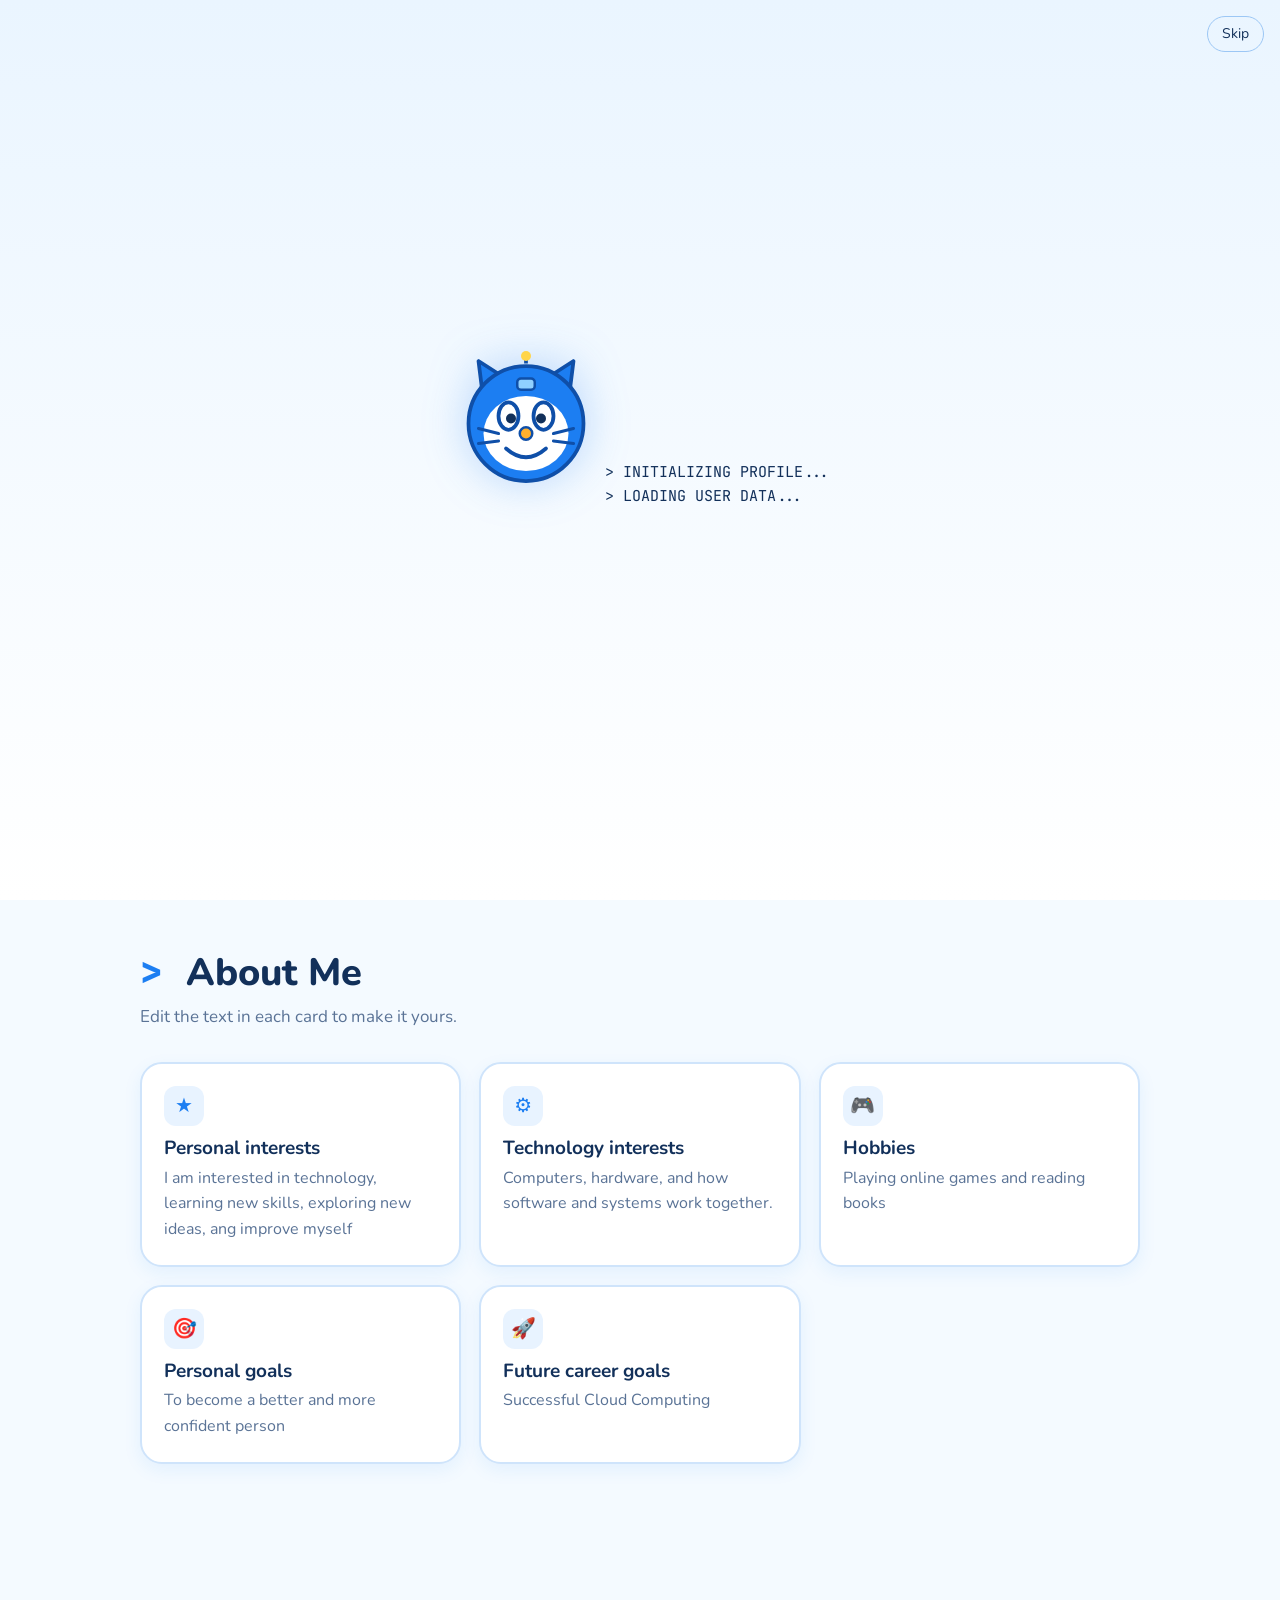
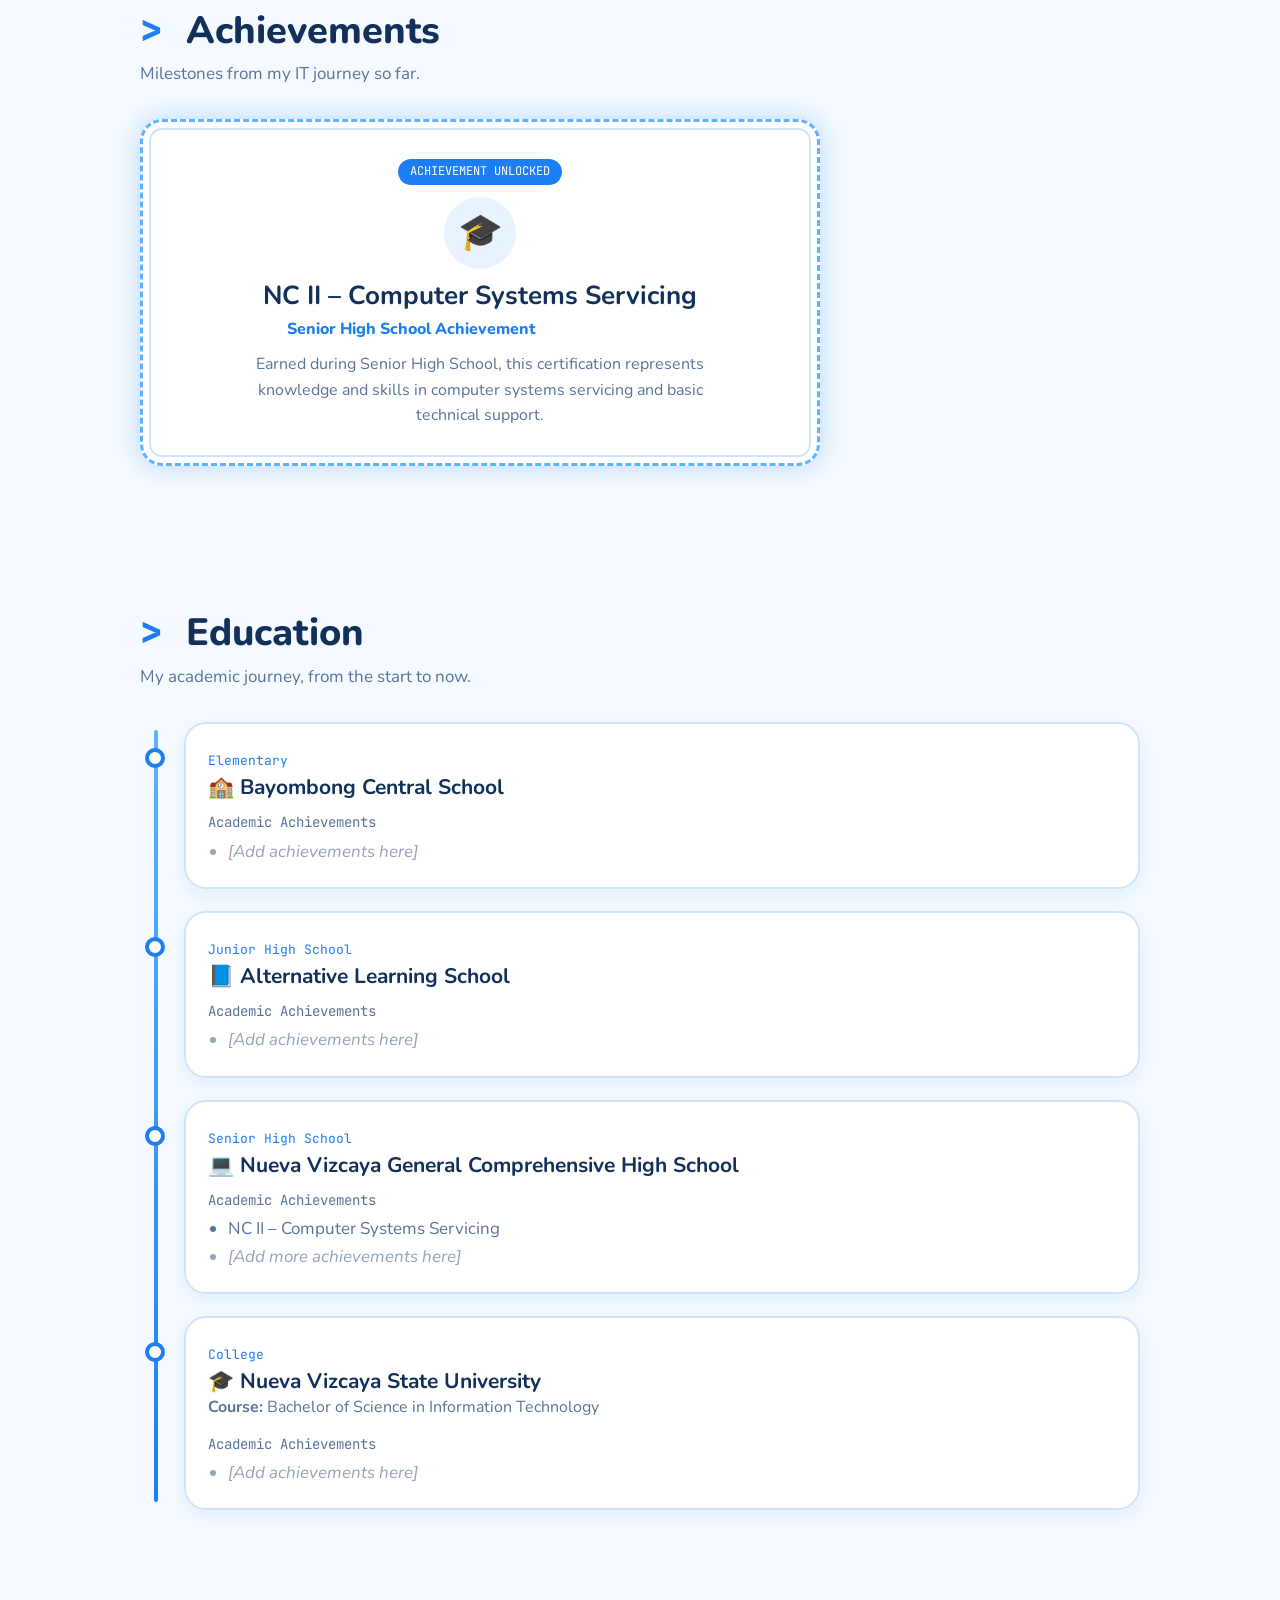
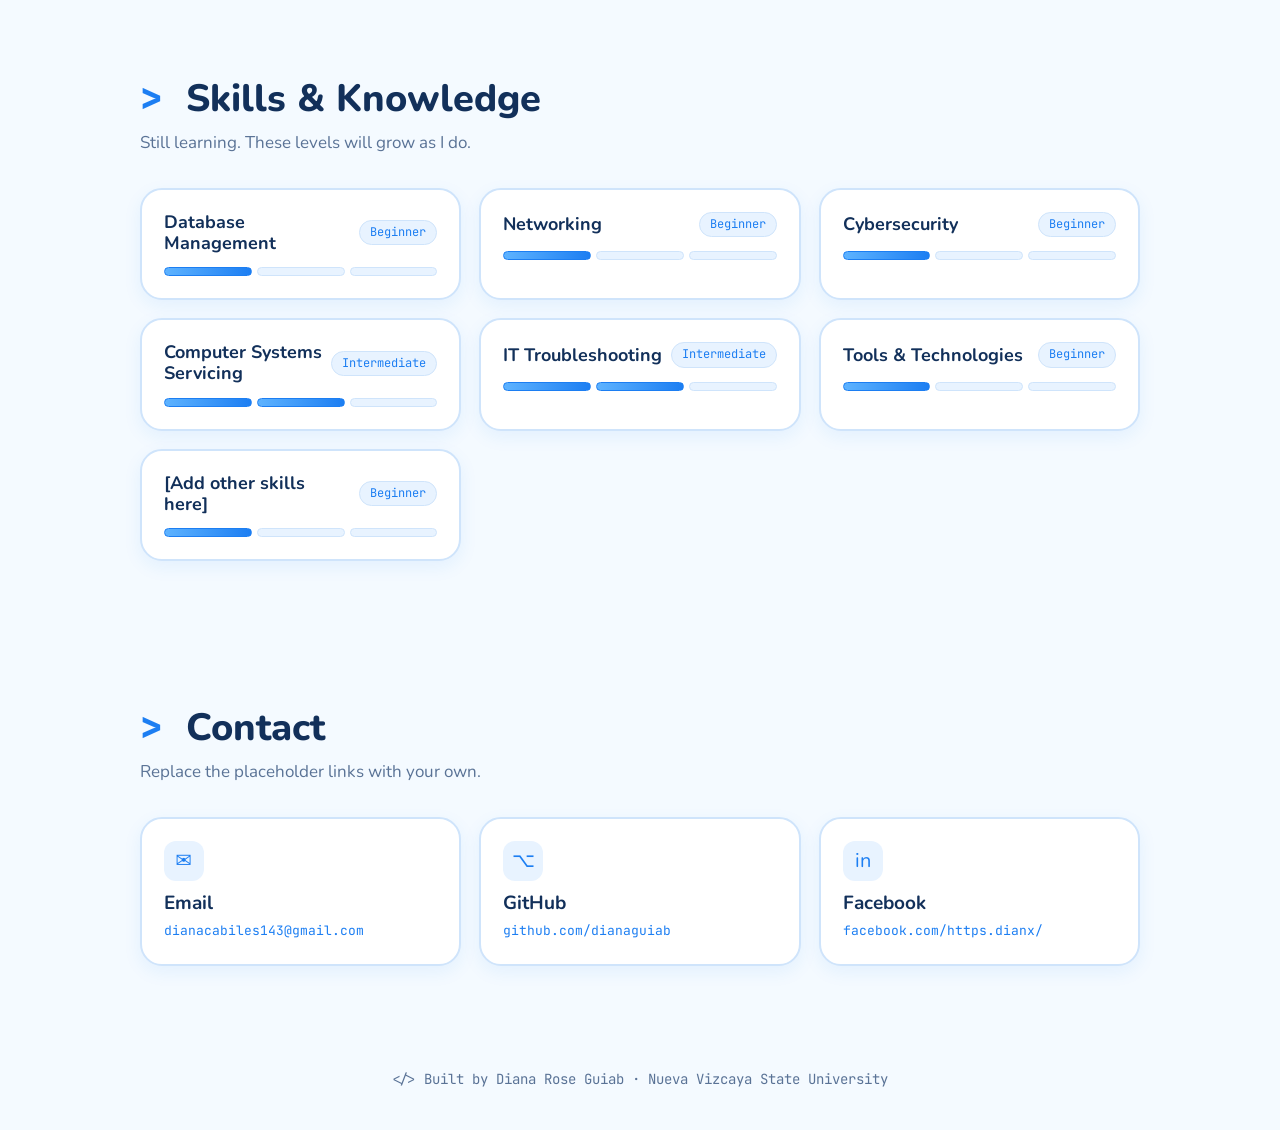
==== index.html @ 3392bc70 "Update index.html" ====
<!DOCTYPE html>
<html lang="en">
<head>
<meta charset="utf-8">
<meta name="viewport" content="width=device-width, initial-scale=1, viewport-fit=cover">
<title>Diana Rose Guian | IT Student Portfolio</title>
<link href="https://fonts.googleapis.com/css2?family=Nunito:wght@400;600;800&family=JetBrains+Mono:wght@400;700&display=swap" rel="stylesheet">
<link rel="stylesheet" href="style.css">
</head>
<body>

<!-- ===== OPENING SCREEN ===== -->
<div id="intro">
  <button id="skip" type="button">Skip</button>
  <div>
    <svg viewBox="0 0 120 120" aria-label="Robot cat logo">
      <path d="M26 40 L22 8 L50 26Z M94 40 L98 8 L70 26Z" fill="#1c7ef2" stroke="#0f4fa8" stroke-width="3" stroke-linejoin="round"/>
      <line x1="60" y1="10" x2="60" y2="2" stroke="#0f4fa8" stroke-width="3"/><circle cx="60" cy="4" r="4" fill="#ffd54a"/>
      <circle cx="60" cy="58" r="46" fill="#1c7ef2" stroke="#0f4fa8" stroke-width="3"/>
      <ellipse cx="60" cy="66" rx="34" ry="30" fill="#fff"/>
      <rect x="53" y="22" width="14" height="9" rx="3" fill="#8fd0ff" stroke="#0f4fa8" stroke-width="2"/>
      <ellipse cx="46" cy="52" rx="8" ry="11" fill="#fff" stroke="#0f4fa8" stroke-width="3"/><ellipse cx="74" cy="52" rx="8" ry="11" fill="#fff" stroke="#0f4fa8" stroke-width="3"/>
      <circle cx="48" cy="54" r="4" fill="#12305a"/><circle cx="72" cy="54" r="4" fill="#12305a"/>
      <circle cx="60" cy="66" r="5" fill="#ffb02e" stroke="#0f4fa8" stroke-width="2"/>
      <path d="M44 78 Q60 92 76 78" fill="none" stroke="#0f4fa8" stroke-width="3" stroke-linecap="round"/>
      <path d="M22 62 L38 66 M22 74 L38 72 M98 62 L82 66 M98 74 L82 72" stroke="#0f4fa8" stroke-width="2.5" stroke-linecap="round"/>
    </svg>
    <div id="boot" class="mono" aria-live="polite"></div>
  </div>
</div>

<!-- ===== NAV ===== -->
<nav>
  <div class="nav-in">
    <a class="brand" href="#home"><svg viewBox="0 0 120 120"><circle cx="60" cy="60" r="50" fill="#1c7ef2"/><ellipse cx="60" cy="68" rx="34" ry="28" fill="#fff"/><circle cx="46" cy="54" r="6" fill="#12305a"/><circle cx="74" cy="54" r="6" fill="#12305a"/><circle cx="60" cy="68" r="5" fill="#ffb02e"/></svg>drg.dev</a>
    <button id="burger" type="button" aria-label="Menu" aria-expanded="false">☰</button>
    <ul class="links" id="links">
      <li><a href="#home">Home</a></li><li><a href="#about">About Me</a></li><li><a href="#achievements">Achievements</a></li>
      <li><a href="#education">Education</a></li><li><a href="#skills">Skills</a></li><li><a href="#contact">Contact</a></li>
    </ul>
  </div>
</nav>

<main>
<!-- ===== HOME ===== -->
<section id="home">
  <div>
    <p class="tag mono">&gt; Welcome to my digital profile<span class="cursor"></span></p>
    <h1>Hello! I'm Diana Rose Guiab </h1>
    <p class="intro">An aspiring Information Technology professional who enjoys learning about technology, computers, and cybersecurity while continuously developing new skills.</p>
    <div class="facts">
      <div><b>name</b>Diana Rose Guiab</div>
      <div><b>age</b>28</div>
      <div><b>school</b>Nueva Vizcaya State University</div>
      <div><b>course</b>Bachelor of Science in Information Technology</div>
    </div>
    <a class="btn" href="#achievements">See my achievements</a><a class="btn alt" href="#contact">Get in touch</a>
  </div>
  <!-- To use your photo: set src below, e.g. <img src="me.jpg"> and remove the span -->
  <div class="pic" id="pic"><img id="picimg" alt="Photo of Diana Rose Guiab"><span id="picph">&lt;/&gt;<br>Your photo goes here</span></div>
</section>

<!-- ===== ABOUT ===== -->
<section id="about">
  <h2>About Me</h2><p class="sub">Edit the text in each card to make it yours.</p>
  <div class="grid">
    <div class="card"><div class="ico">★</div><h3>Personal interests</h3><p>I am interested in technology, learning new skills, exploring new ideas, ang improve myself</p></div>
    <div class="card"><div class="ico">⚙</div><h3>Technology interests</h3><p>Computers, hardware, and how software and systems work together.</p></div>
    <div class="card"><div class="ico">🎮</div><h3>Hobbies</h3><p>Playing online games and reading books</p></div>
    <div class="card"><div class="ico">🎯</div><h3>Personal goals</h3><p>To become a better and more confident person</p></div>
    <div class="card"><div class="ico">🚀</div><h3>Future career goals</h3><p>Successful Cloud Computing</p></div>
  </div>
</section>

<!-- ===== ACHIEVEMENTS ===== -->
<section id="achievements">
  <h2>Achievements</h2><p class="sub">Milestones from my IT journey so far.</p>
  <div class="card cert">
    <span class="unlock mono">ACHIEVEMENT UNLOCKED</span>
    <div class="ico">🎓</div>
    <h3>NC II – Computer Systems Servicing</h3>
    <p class="lvl">Senior High School Achievement</p>
    <p>Earned during Senior High School, this certification represents knowledge and skills in computer systems servicing and basic technical support.</p>
  </div>
</section>

<!-- ===== EDUCATION ===== -->
<section id="education">
  <h2>Education</h2><p class="sub">My academic journey, from the start to now.</p>
  <div class="tl">
    <div class="step"><span class="dot"></span><div class="card">
      <span class="lv mono">Elementary</span><h3><span class="em">🏫</span> Bayombong Central School</h3>
      <h4>Academic Achievements</h4><ul><li class="todo">[Add achievements here]</li></ul></div></div>
    <div class="step"><span class="dot"></span><div class="card">
      <span class="lv mono">Junior High School</span><h3><span class="em">📘</span> Alternative Learning School</h3>
      <h4>Academic Achievements</h4><ul><li class="todo">[Add achievements here]</li></ul></div></div>
    <div class="step"><span class="dot"></span><div class="card">
      <span class="lv mono">Senior High School</span><h3><span class="em">💻</span> Nueva Vizcaya General Comprehensive High School</h3>
      <h4>Academic Achievements</h4><ul><li>NC II – Computer Systems Servicing</li><li class="todo">[Add more achievements here]</li></ul></div></div>
    <div class="step"><span class="dot"></span><div class="card">
      <span class="lv mono">College</span><h3><span class="em">🎓</span> Nueva Vizcaya State University</h3>
      <p><b>Course:</b> Bachelor of Science in Information Technology</p>
      <h4>Academic Achievements</h4><ul><li class="todo">[Add achievements here]</li></ul></div></div>
  </div>
</section>

<!-- ===== SKILLS ===== -->
<!-- Change a skill level by editing data-level (1 = Beginner, 2 = Intermediate, 3 = Advanced) -->
<section id="skills">
  <h2>Skills &amp; Knowledge</h2><p class="sub">Still learning. These levels will grow as I do.</p>
  <div class="grid" id="skillgrid">
    <div class="card skill" data-name="Database Management" data-level="1"></div>
    <div class="card skill" data-name="Networking" data-level="1"></div>
    <div class="card skill" data-name="Cybersecurity" data-level="1"></div>
    <div class="card skill" data-name="Computer Systems Servicing" data-level="2"></div>
    <div class="card skill" data-name="IT Troubleshooting" data-level="2"></div>
    <div class="card skill" data-name="Tools &amp; Technologies" data-level="1"></div>
    <div class="card skill" data-name="[Add other skills here]" data-level="1"></div>
  </div>
</section>

<!-- ===== CONTACT ===== -->
<section id="contact" class="contact">
  <h2>Contact</h2><p class="sub">Replace the placeholder links with your own.</p>
  <div class="grid">
    <a class="card" href="dianacabiles143@gmail.com"><div class="ico">✉</div><h3>Email</h3><b>dianacabiles143@gmail.com</b></a>
    <a class="card" href="https://github.com/dianaguiab" target="dianaguiab" rel="noopener"><div class="ico">⌥</div><h3>GitHub</h3><b>github.com/dianaguiab</b></a>
    <a class="card" href="facebook.com/https.dianx/"><div class="ico">in</div><h3>Facebook</h3><b>facebook.com/https.dianx/</b></a>
  </div>
</section>
</main>
<footer class="mono">&lt;/&gt; Built by Diana Rose Guiab · Nueva Vizcaya State University</footer>

<script src="script.js"></script>
</body>
</html>
---- style.css ----
:root{--bg:#f4faff;--card:#fff;--ink:#12305a;--mute:#5a7396;--blue:#1c7ef2;--blue2:#5eb3ff;--line:#cfe4fb;--glow:rgba(28,126,242,.28);--tint:#e8f3ff;
box-sizing:border-box;padding-top:env(safe-area-inset-top,0px);padding-bottom:env(safe-area-inset-bottom,0px)}
@media (prefers-color-scheme:dark){:root:not([data-theme="light"]){--bg:#0d1b30;--card:#14284a;--ink:#e6f1ff;--mute:#9bb6dc;--line:#2a4a7a;--tint:#183257;--glow:rgba(94,179,255,.35)}}
:root[data-theme="dark"]{--bg:#0d1b30;--card:#14284a;--ink:#e6f1ff;--mute:#9bb6dc;--line:#2a4a7a;--tint:#183257;--glow:rgba(94,179,255,.35)}
*{box-sizing:border-box}
html{scroll-behavior:smooth;scroll-padding-top:calc(80px + env(safe-area-inset-top,0px));height:100%}
body{margin:0;background:var(--bg);color:var(--ink);font:400 17px/1.6 Nunito,system-ui,sans-serif;min-height:100%}
.mono{font-family:'JetBrains Mono',ui-monospace,monospace}
h1,h2,h3{line-height:1.15;margin:0}
section{max-width:1040px;margin:0 auto;padding:72px 20px}
h2{font-size:clamp(28px,4vw,38px);font-weight:800;margin-bottom:8px}
h2::before{content:"> ";color:var(--blue);font-family:'JetBrains Mono',monospace}
.sub{color:var(--mute);margin:0 0 32px}
.card{background:var(--card);border:2px solid var(--line);border-radius:22px;padding:22px;box-shadow:0 6px 18px rgba(28,126,242,.08);transition:transform .25s,border-color .25s,box-shadow .25s,background .25s}
.card:hover{transform:translateY(-5px);border-color:var(--blue);box-shadow:0 12px 28px var(--glow);background:linear-gradient(var(--card),var(--tint))}
.ico{width:40px;height:40px;border-radius:12px;background:var(--tint);color:var(--blue);display:grid;place-items:center;font-size:20px;transition:transform .25s}
.card:hover .ico{transform:scale(1.15) rotate(-4deg)}
/* intro */
#intro{position:fixed;inset:0;z-index:100;background:linear-gradient(#eaf5ff,#fff);display:grid;place-items:center;text-align:center;clip-path:circle(150% at 50% 50%);transition:clip-path .9s ease-in-out}
#intro.done{clip-path:circle(0% at 50% 50%);pointer-events:none}
#intro svg{width:150px;height:150px;filter:drop-shadow(0 0 22px var(--glow));animation:float 1.8s ease-in-out infinite}
@keyframes float{50%{transform:translateY(-14px)}}
#boot{margin-top:18px;min-height:90px;color:#12305a;font-size:15px;text-align:left;display:inline-block}
#boot div::after{content:"";}
.cursor{display:inline-block;width:9px;height:16px;background:var(--blue);vertical-align:-2px;animation:blink 1s steps(2) infinite}
@keyframes blink{50%{opacity:0}}
#skip{position:absolute;right:16px;top:calc(16px + env(safe-area-inset-top,0px));background:none;border:1px solid #9cc7f5;color:#12305a;border-radius:99px;padding:6px 14px;cursor:pointer;font:inherit;font-size:14px}
/* nav */
nav{position:fixed;top:0;left:0;right:0;z-index:50;padding-top:env(safe-area-inset-top,0px);background:color-mix(in srgb,var(--bg) 88%,transparent);backdrop-filter:blur(10px);border-bottom:2px solid var(--line)}
.nav-in{max-width:1040px;margin:0 auto;display:flex;align-items:center;justify-content:space-between;padding:10px 20px}
.brand{font-weight:800;color:var(--blue);text-decoration:none;display:flex;gap:8px;align-items:center}
.brand svg{width:30px;height:30px}
.links{display:flex;gap:6px;list-style:none;margin:0;padding:0}
.links a{display:block;padding:6px 14px;border-radius:99px;color:var(--ink);text-decoration:none;font-weight:600;font-size:15px;border:2px solid transparent;position:relative;transition:color .2s,border-color .2s,background .2s}
.links a:hover,.links a.on{color:var(--blue);border-color:var(--line);background:var(--tint)}
#burger{display:none;background:var(--tint);border:2px solid var(--line);border-radius:12px;padding:6px 12px;font-size:20px;color:var(--blue);cursor:pointer}
@media(max-width:760px){#burger{display:block}.links{position:absolute;top:100%;left:12px;right:12px;flex-direction:column;background:var(--card);border:2px solid var(--line);border-radius:18px;padding:10px;display:none}.links.open{display:flex}}
/* hero */
#home{padding-top:130px;display:grid;grid-template-columns:1.3fr 1fr;gap:40px;align-items:center}
@media(max-width:800px){#home{grid-template-columns:1fr;text-align:center}.facts{justify-items:stretch;text-align:left}}
.tag{color:var(--blue);font-size:15px;margin:0 0 10px}
h1{font-size:clamp(36px,6vw,58px);font-weight:800}
.intro{color:var(--mute);margin:16px 0 22px;max-width:52ch}
@media(max-width:800px){.intro{margin-inline:auto}}
.facts{display:grid;gap:10px;margin-bottom:24px}
.facts div{background:var(--card);border:2px solid var(--line);border-radius:14px;padding:8px 14px;transition:.25s}
.facts div:hover{border-color:var(--blue);transform:translateX(5px);box-shadow:0 6px 16px var(--glow)}
.facts b{color:var(--blue);font-family:'JetBrains Mono',monospace;font-size:13px;display:block}
.btn{display:inline-block;background:var(--blue);color:#fff;text-decoration:none;font-weight:800;padding:12px 24px;border-radius:99px;border:2px solid var(--blue);transition:.25s;margin:4px}
.btn:hover{transform:translateY(-3px);box-shadow:0 8px 22px var(--glow);background:#0f69d6}
.btn.alt{background:transparent;color:var(--blue)}
.btn.alt:hover{background:var(--tint)}
.pic{position:relative;width:min(300px,80%);aspect-ratio:1;margin:auto;border-radius:50%;border:4px solid var(--blue);background:var(--tint);display:grid;place-items:center;box-shadow:0 0 0 12px var(--tint),0 0 40px var(--glow);transition:transform .3s;overflow:hidden}
.pic:hover{transform:scale(1.04)}
.pic img{width:100%;height:100%;object-fit:cover;display:none}
.pic span{color:var(--mute);font-size:14px;text-align:center;padding:20px}
/* about */
.grid{display:grid;grid-template-columns:repeat(auto-fit,minmax(290px,1fr));gap:18px}
.card h3{font-size:19px;margin:12px 0 6px}
.card p{margin:0;color:var(--mute);font-size:16px}
/* achievements */
.cert{max-width:680px;position:relative;text-align:center;padding:34px 28px;border-style:dashed;border-width:3px;border-color:var(--blue2);box-shadow:0 0 24px var(--glow),inset 0 0 0 6px var(--card),inset 0 0 0 8px var(--line)}
.cert:hover{border-color:var(--blue);box-shadow:0 16px 44px var(--glow),inset 0 0 0 6px var(--card),inset 0 0 0 8px var(--blue2)}
.cert .ico{width:72px;height:72px;font-size:36px;margin:0 auto 12px;border-radius:50%}
.unlock{display:inline-block;background:var(--blue);color:#fff;font-size:12px;padding:3px 12px;border-radius:99px;margin-bottom:12px}
.cert h3{font-size:26px}
.cert .lvl{color:var(--blue);font-weight:800;margin:4px 0 10px}
.cert p{margin:0 auto;max-width:48ch}
/* timeline */
.tl{position:relative;padding-left:44px}
.tl::before{content:"";position:absolute;left:14px;top:8px;bottom:8px;width:4px;border-radius:4px;background:linear-gradient(var(--blue2),var(--blue))}
.step{position:relative;margin-bottom:22px}
.dot{position:absolute;left:-39px;top:26px;width:20px;height:20px;border-radius:50%;background:var(--card);border:4px solid var(--blue);transition:.25s}
.step:hover .dot{background:var(--blue);box-shadow:0 0 0 6px var(--glow),0 0 18px var(--blue2);transform:scale(1.15)}
.step:hover .card{transform:translateX(6px) translateY(-3px);border-color:var(--blue);box-shadow:0 12px 28px var(--glow)}
.step .lv{color:var(--blue);font-size:13px}
.step h3{font-size:21px;margin:2px 0}
.step .em{display:inline-block;transition:transform .3s}
.step:hover .em{transform:translateY(-3px) rotate(8deg)}
.step h4{font-size:14px;color:var(--mute);margin:12px 0 4px;font-family:'JetBrains Mono',monospace;font-weight:400}
.step ul{margin:0;padding-left:20px;color:var(--mute)}
.todo{opacity:.65;font-style:italic}
/* skills */
.skill .top{display:flex;justify-content:space-between;align-items:center;gap:8px}
.skill h3{margin:0;font-size:18px}
.badge{font-size:12px;background:var(--tint);color:var(--blue);border:1px solid var(--line);border-radius:99px;padding:2px 10px;white-space:nowrap}
.bar{display:flex;gap:5px;margin-top:14px}
.bar i{flex:1;height:9px;border-radius:9px;background:var(--tint);border:1px solid var(--line);transition:.3s}
.bar i.on{background:linear-gradient(90deg,var(--blue2),var(--blue));border-color:var(--blue)}
.skill:hover .bar i.on{box-shadow:0 0 8px var(--blue2)}
/* contact */
.contact a.card{display:block;text-decoration:none;color:var(--ink)}
.contact a.card b{display:block;color:var(--blue);font-size:13px;font-family:'JetBrains Mono',monospace;font-weight:400}
footer{text-align:center;color:var(--mute);padding:30px 20px calc(40px + env(safe-area-inset-bottom,0px));font-size:14px}
@media(prefers-reduced-motion:reduce){*{animation:none!important;transition-duration:.01s!important}html{scroll-behavior:auto}}
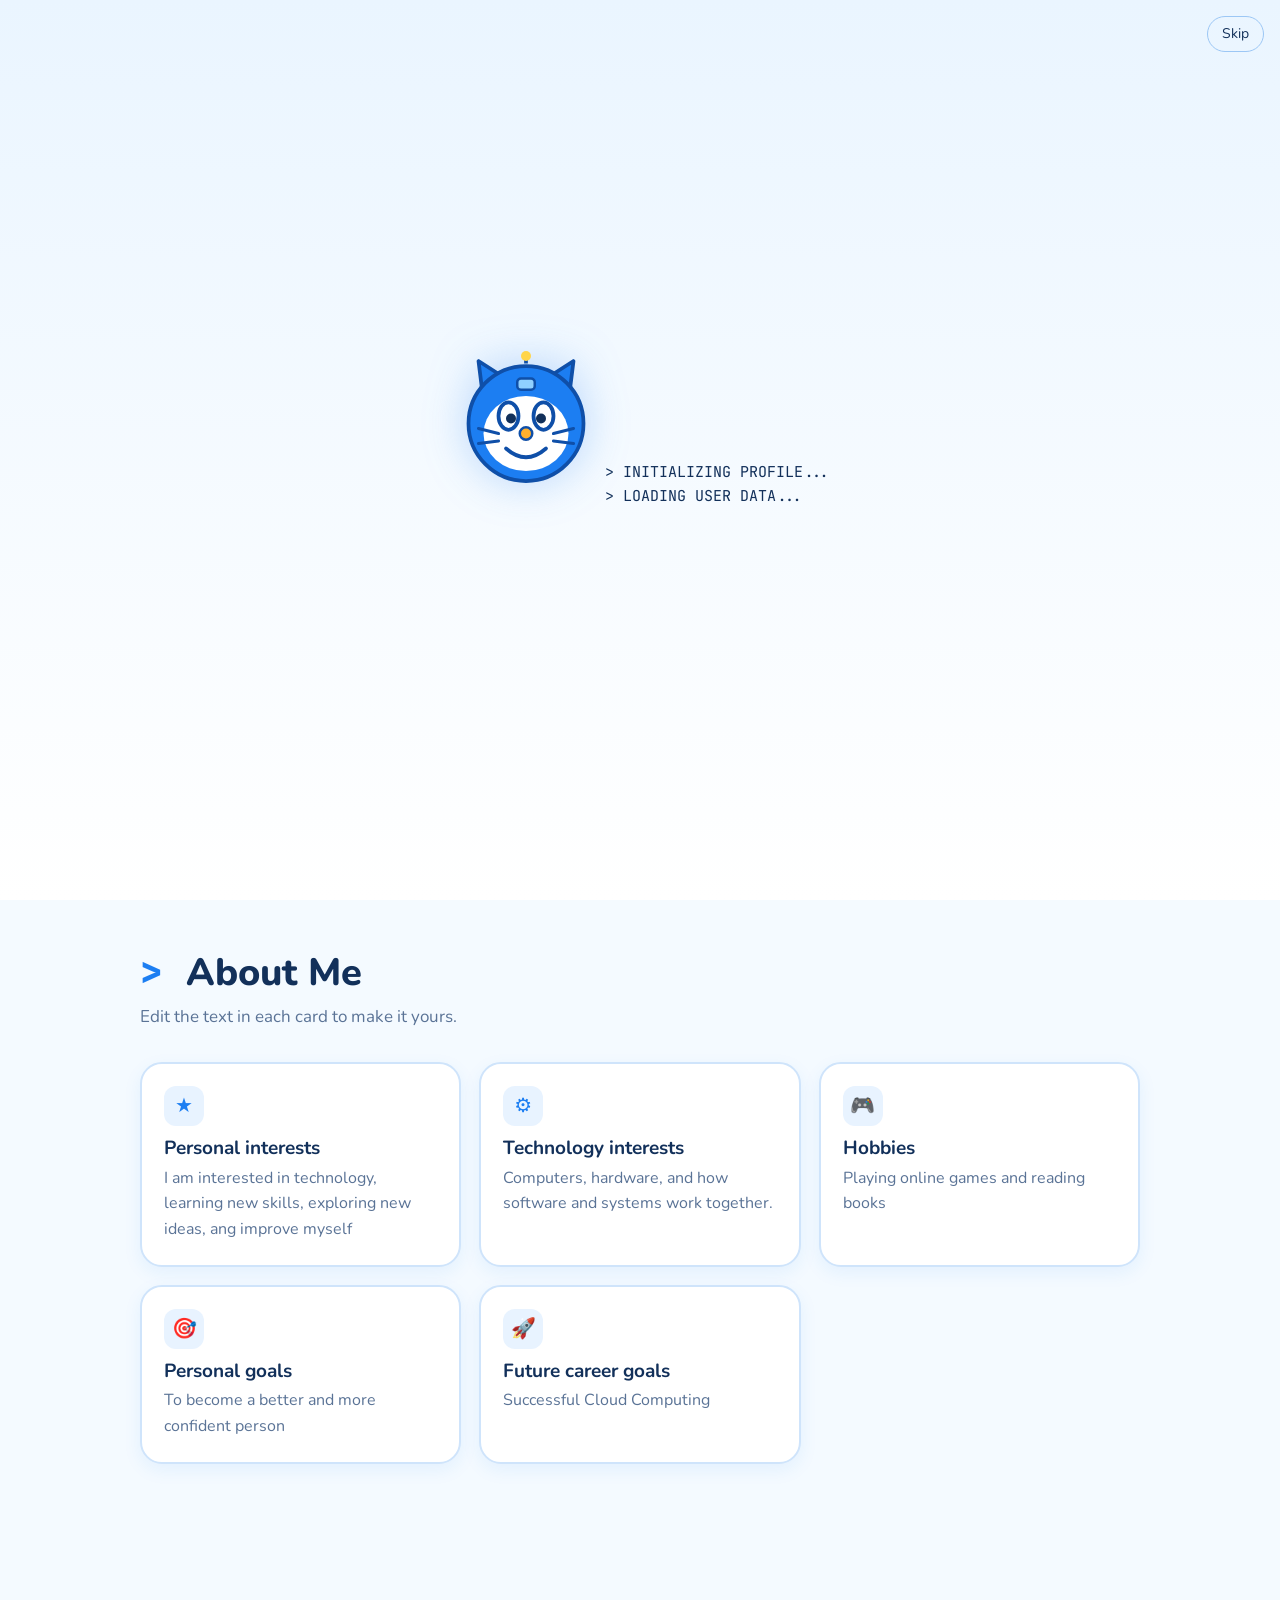
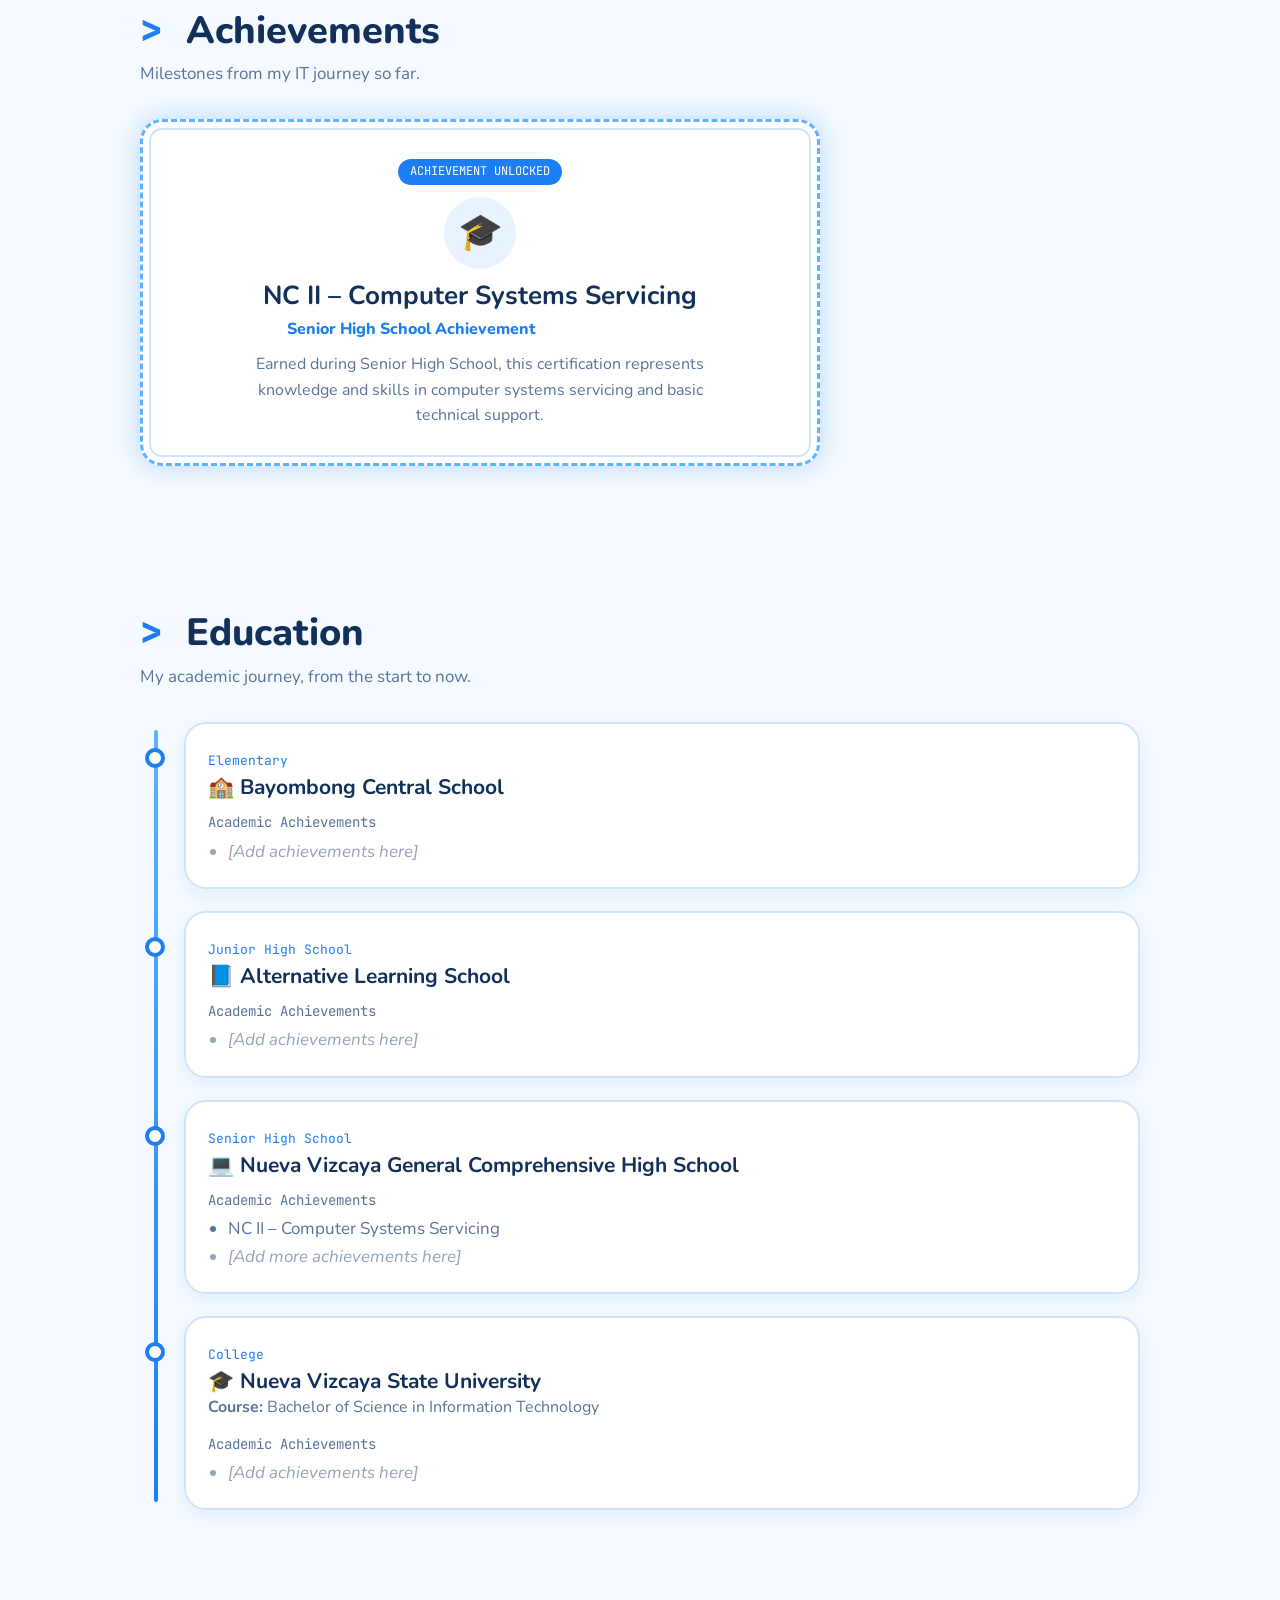
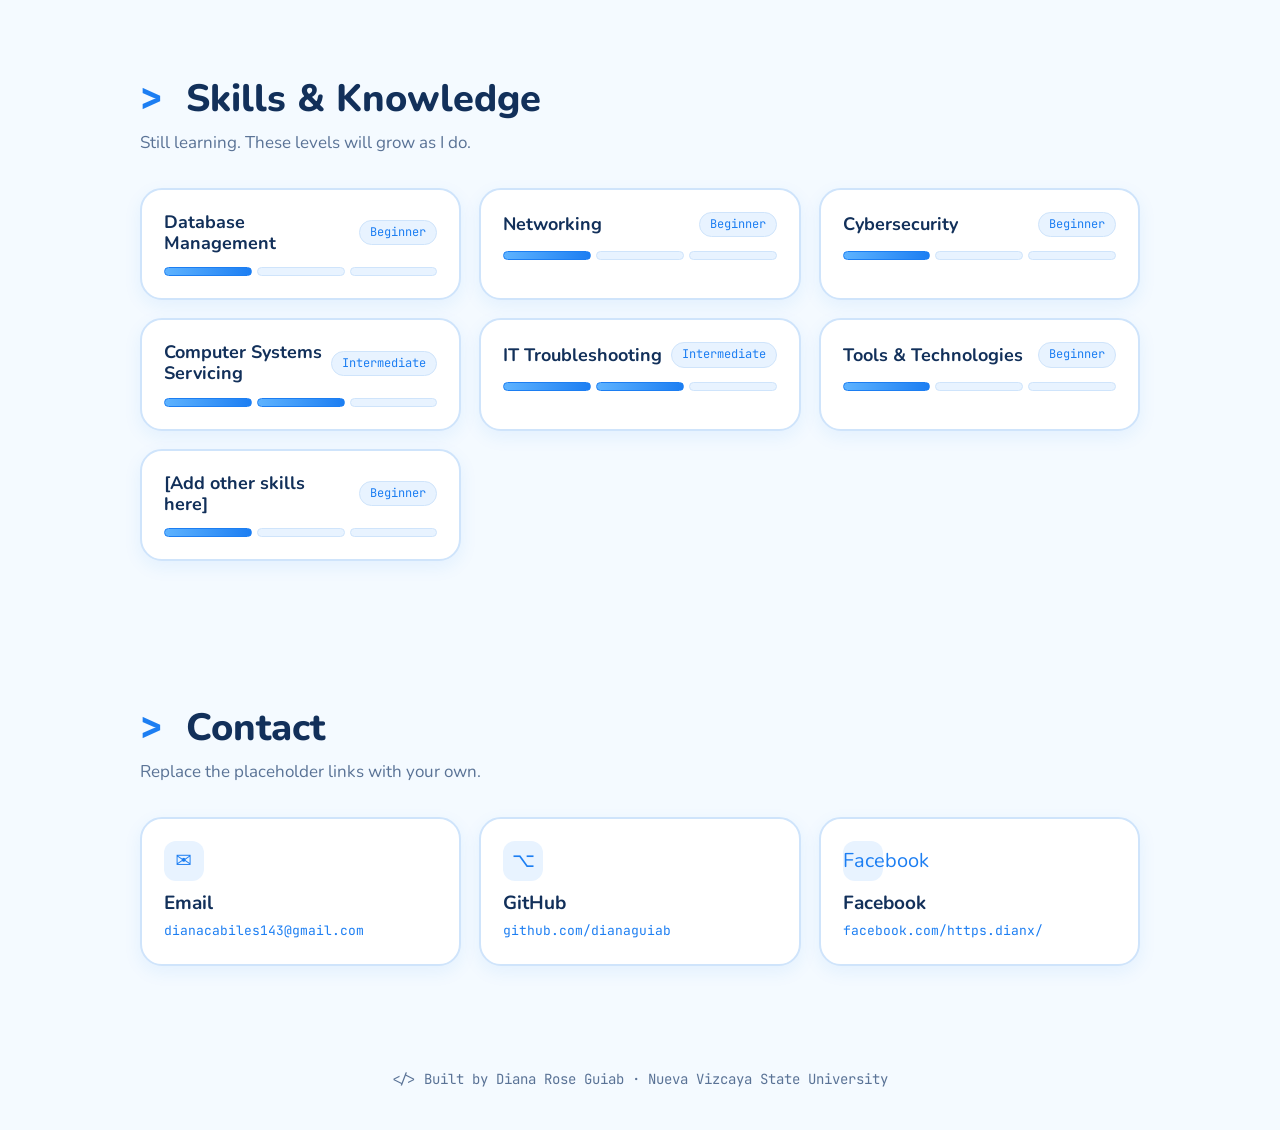
==== commit 31ea8c5b: "Update index.html" ====
--- a/index.html
+++ b/index.html
@@ -125,7 +125,7 @@
   <div class="grid">
     <a class="card" href="dianacabiles143@gmail.com"><div class="ico">✉</div><h3>Email</h3><b>dianacabiles143@gmail.com</b></a>
     <a class="card" href="https://github.com/dianaguiab" target="dianaguiab" rel="noopener"><div class="ico">⌥</div><h3>GitHub</h3><b>github.com/dianaguiab</b></a>
-    <a class="card" href="facebook.com/https.dianx/"><div class="ico">in</div><h3>Facebook</h3><b>facebook.com/https.dianx/</b></a>
+    <a class="card" href="https://www.facebook.com/https.dianx" ><div class="ico">Facebook</div><h3>Facebook</h3><b>facebook.com/https.dianx/</b></a>
   </div>
 </section>
 </main>
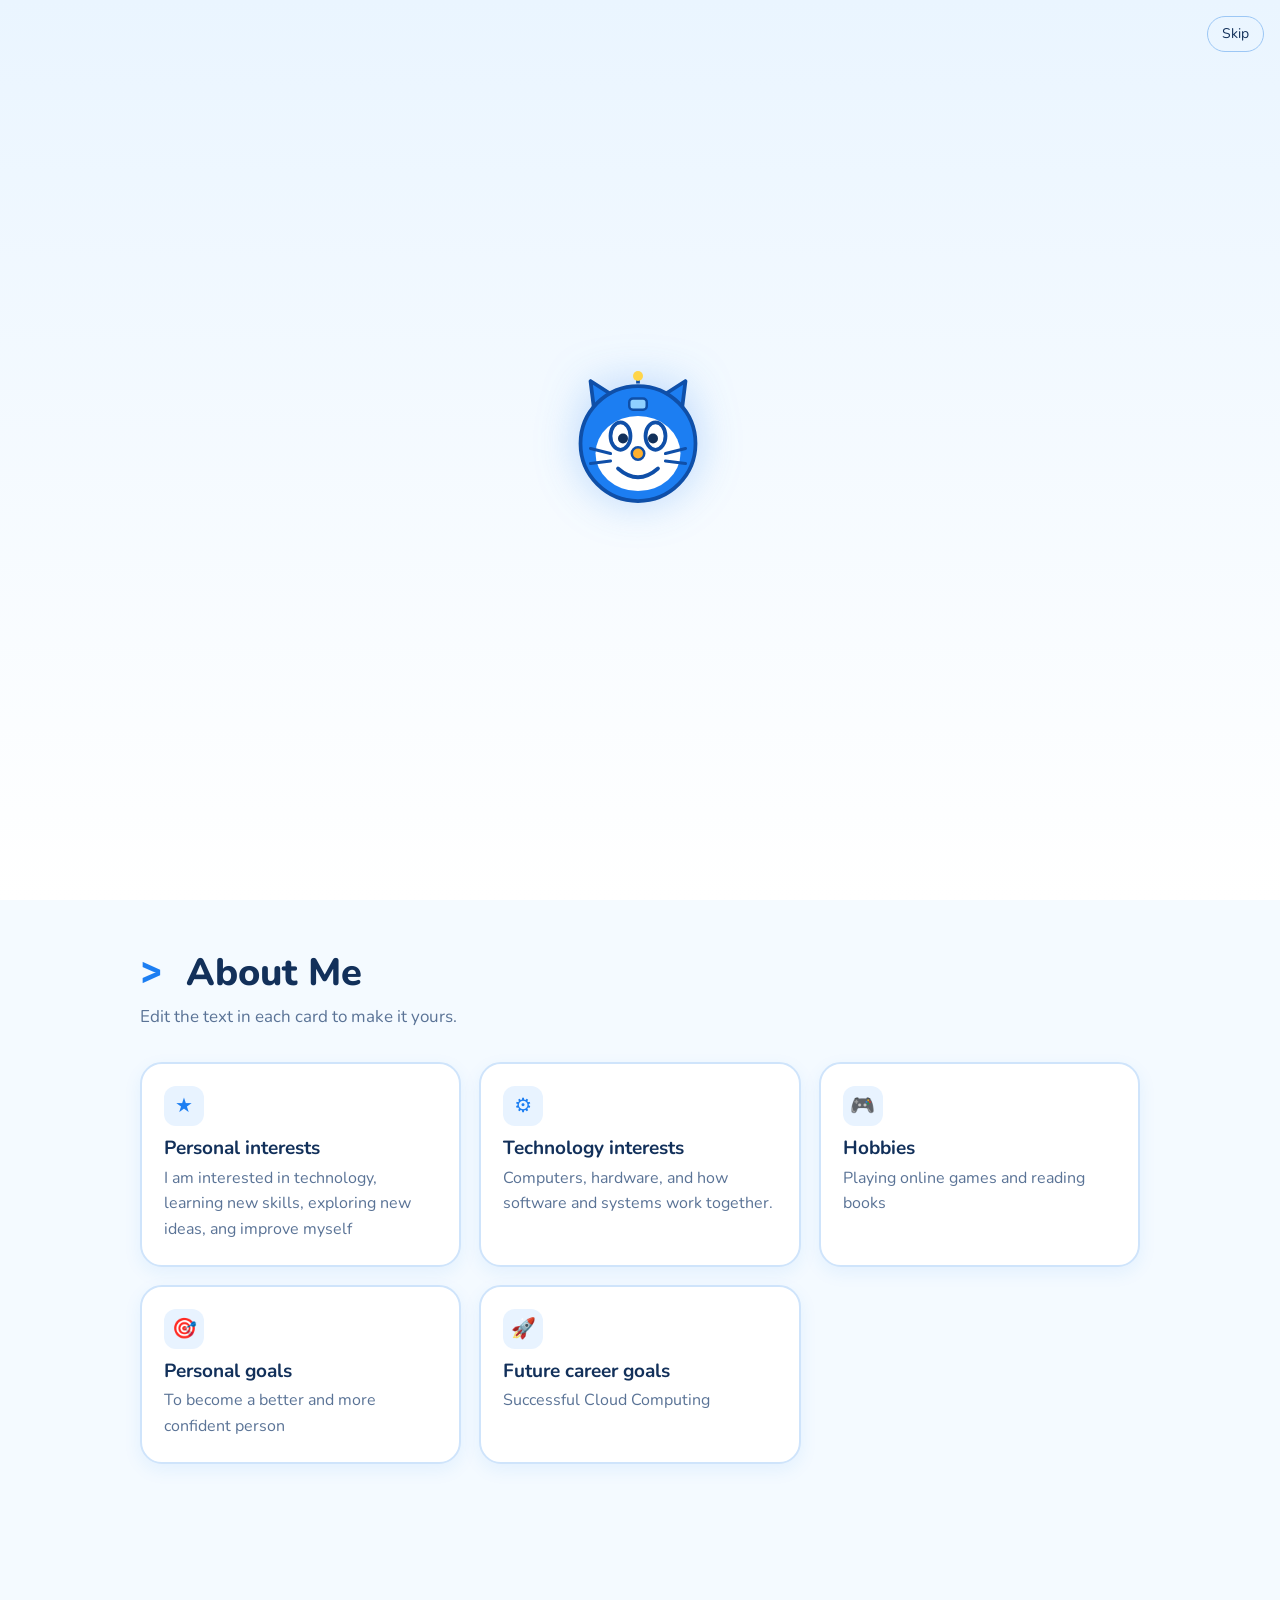
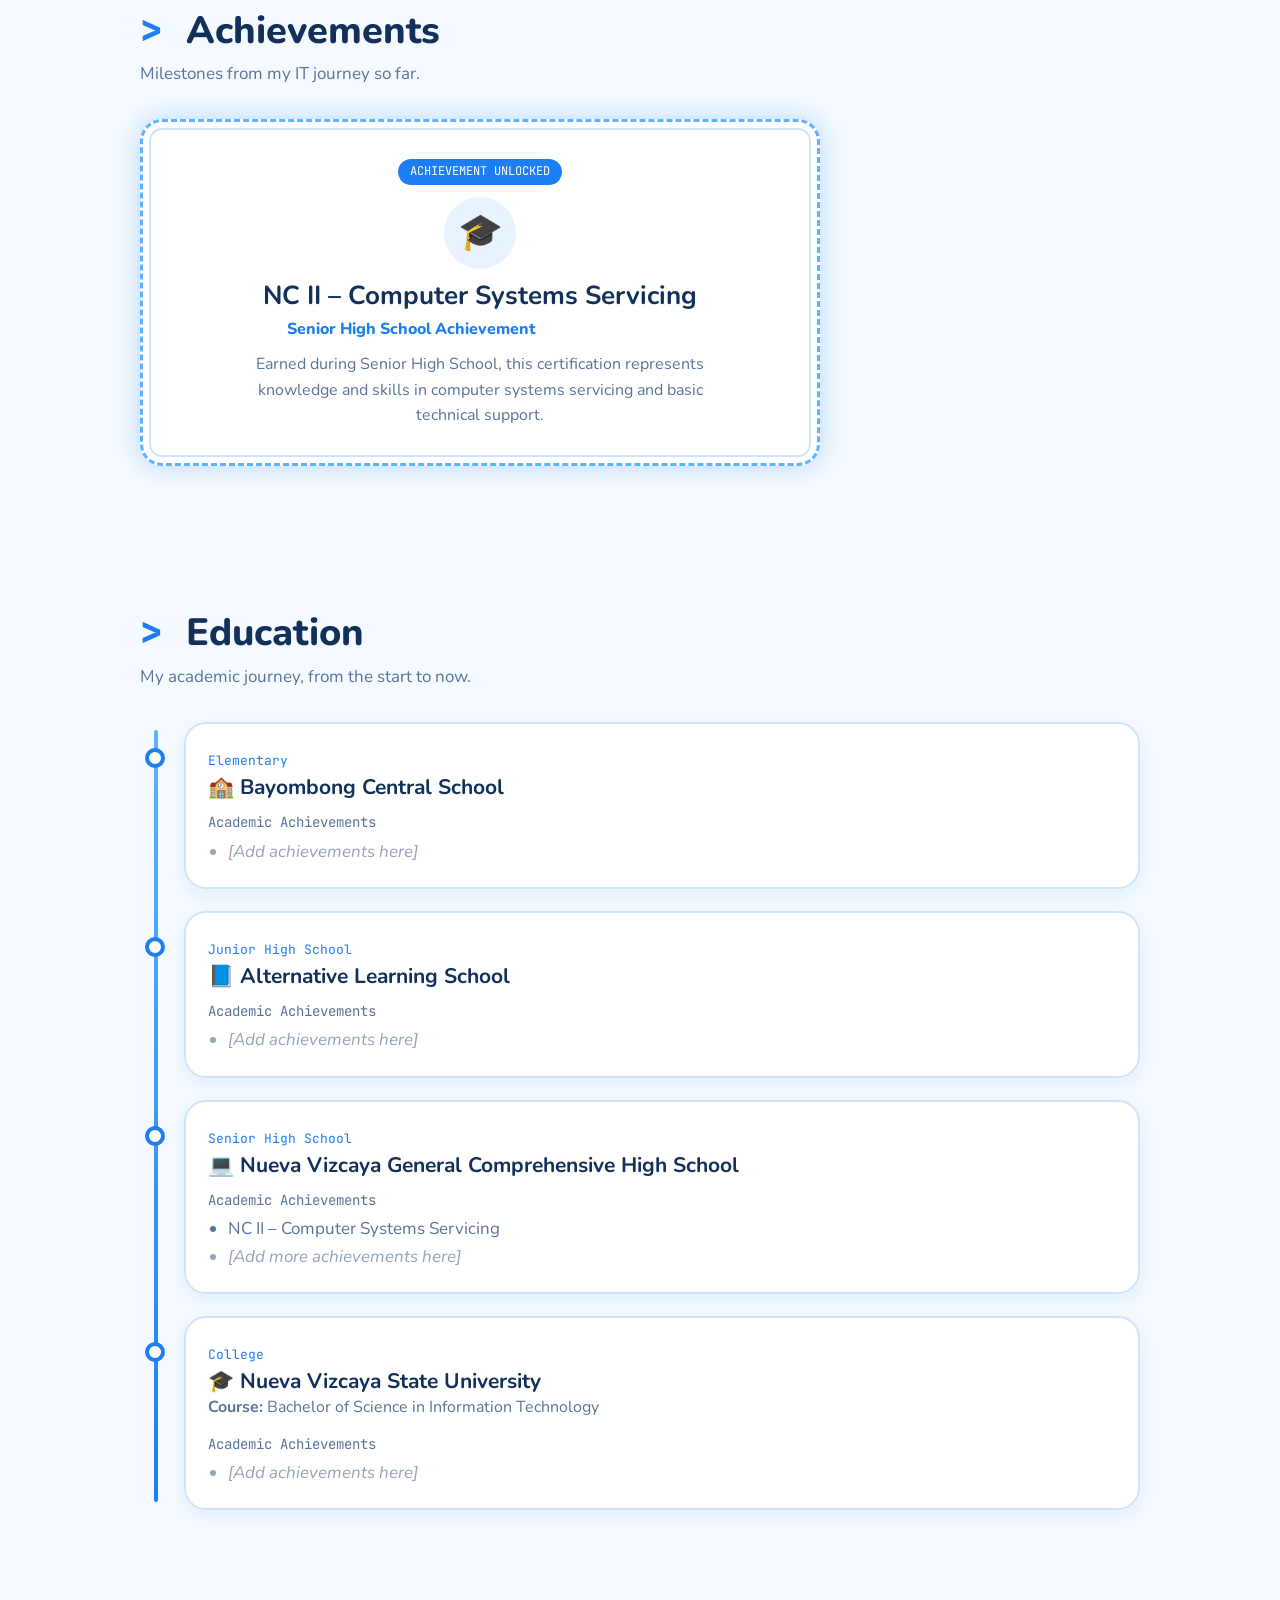
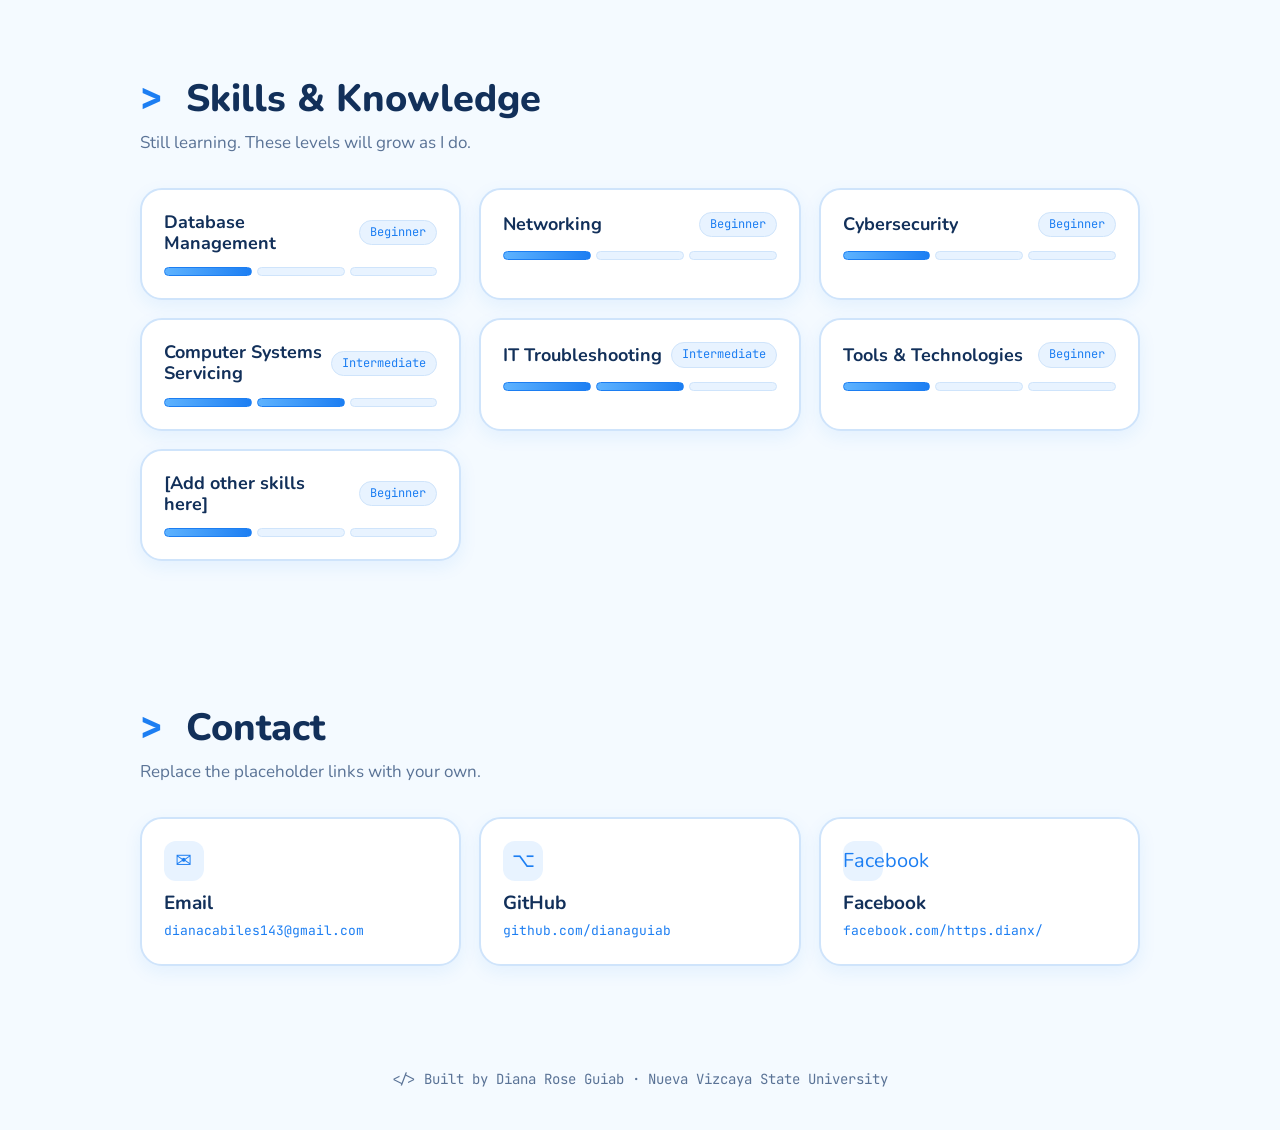
==== commit 0987596c: "Update index.html" ====
--- a/index.html
+++ b/index.html
@@ -57,7 +57,7 @@
     <a class="btn" href="#achievements">See my achievements</a><a class="btn alt" href="#contact">Get in touch</a>
   </div>
   <!-- To use your photo: set src below, e.g. <img src="me.jpg"> and remove the span -->
-  <div class="pic" id="pic"><img id="picimg" alt="Photo of Diana Rose Guiab"><span id="picph">&lt;/&gt;<br>Your photo goes here</span></div>
+  <div class="pic" id="pic"><img src="066388daf9704ce455fc482f1f313046_0.jpeg"><span id="picph">&lt;/&gt;<br></span></div>
 </section>
 
 <!-- ===== ABOUT ===== -->
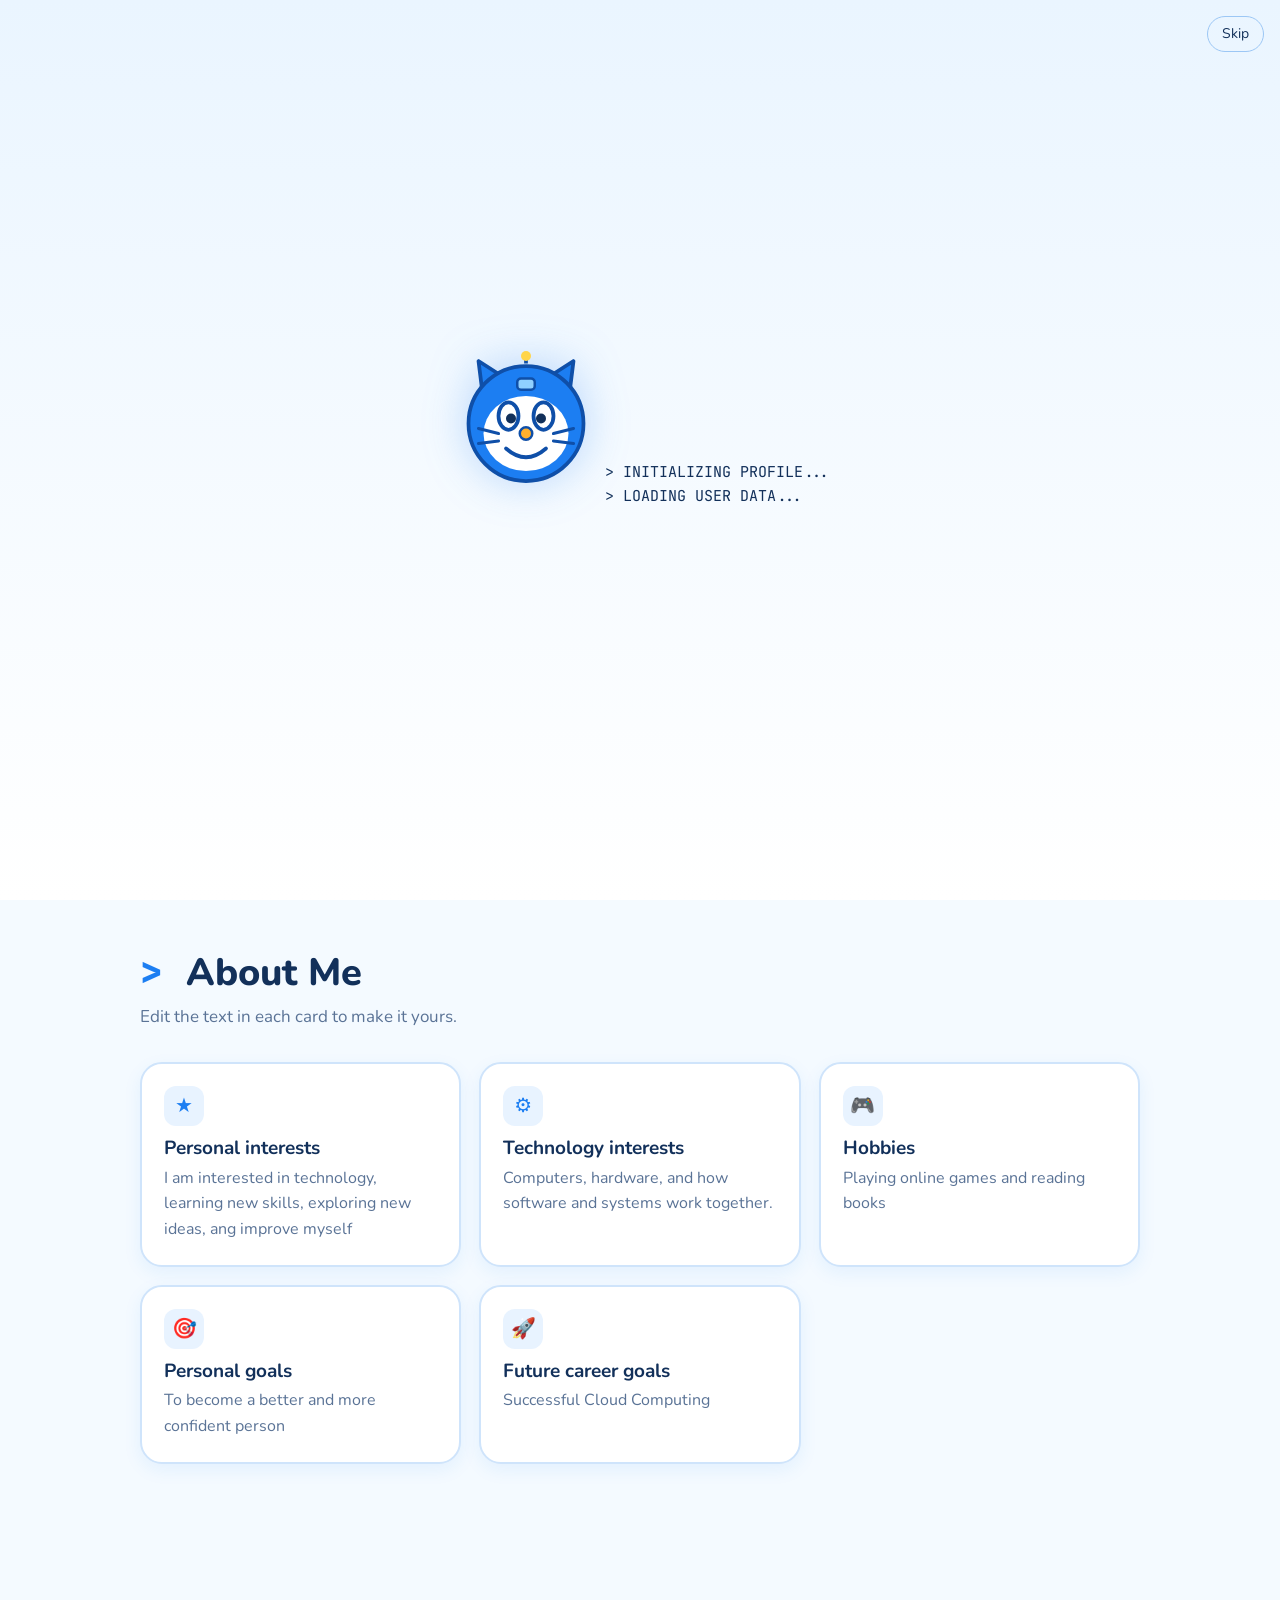
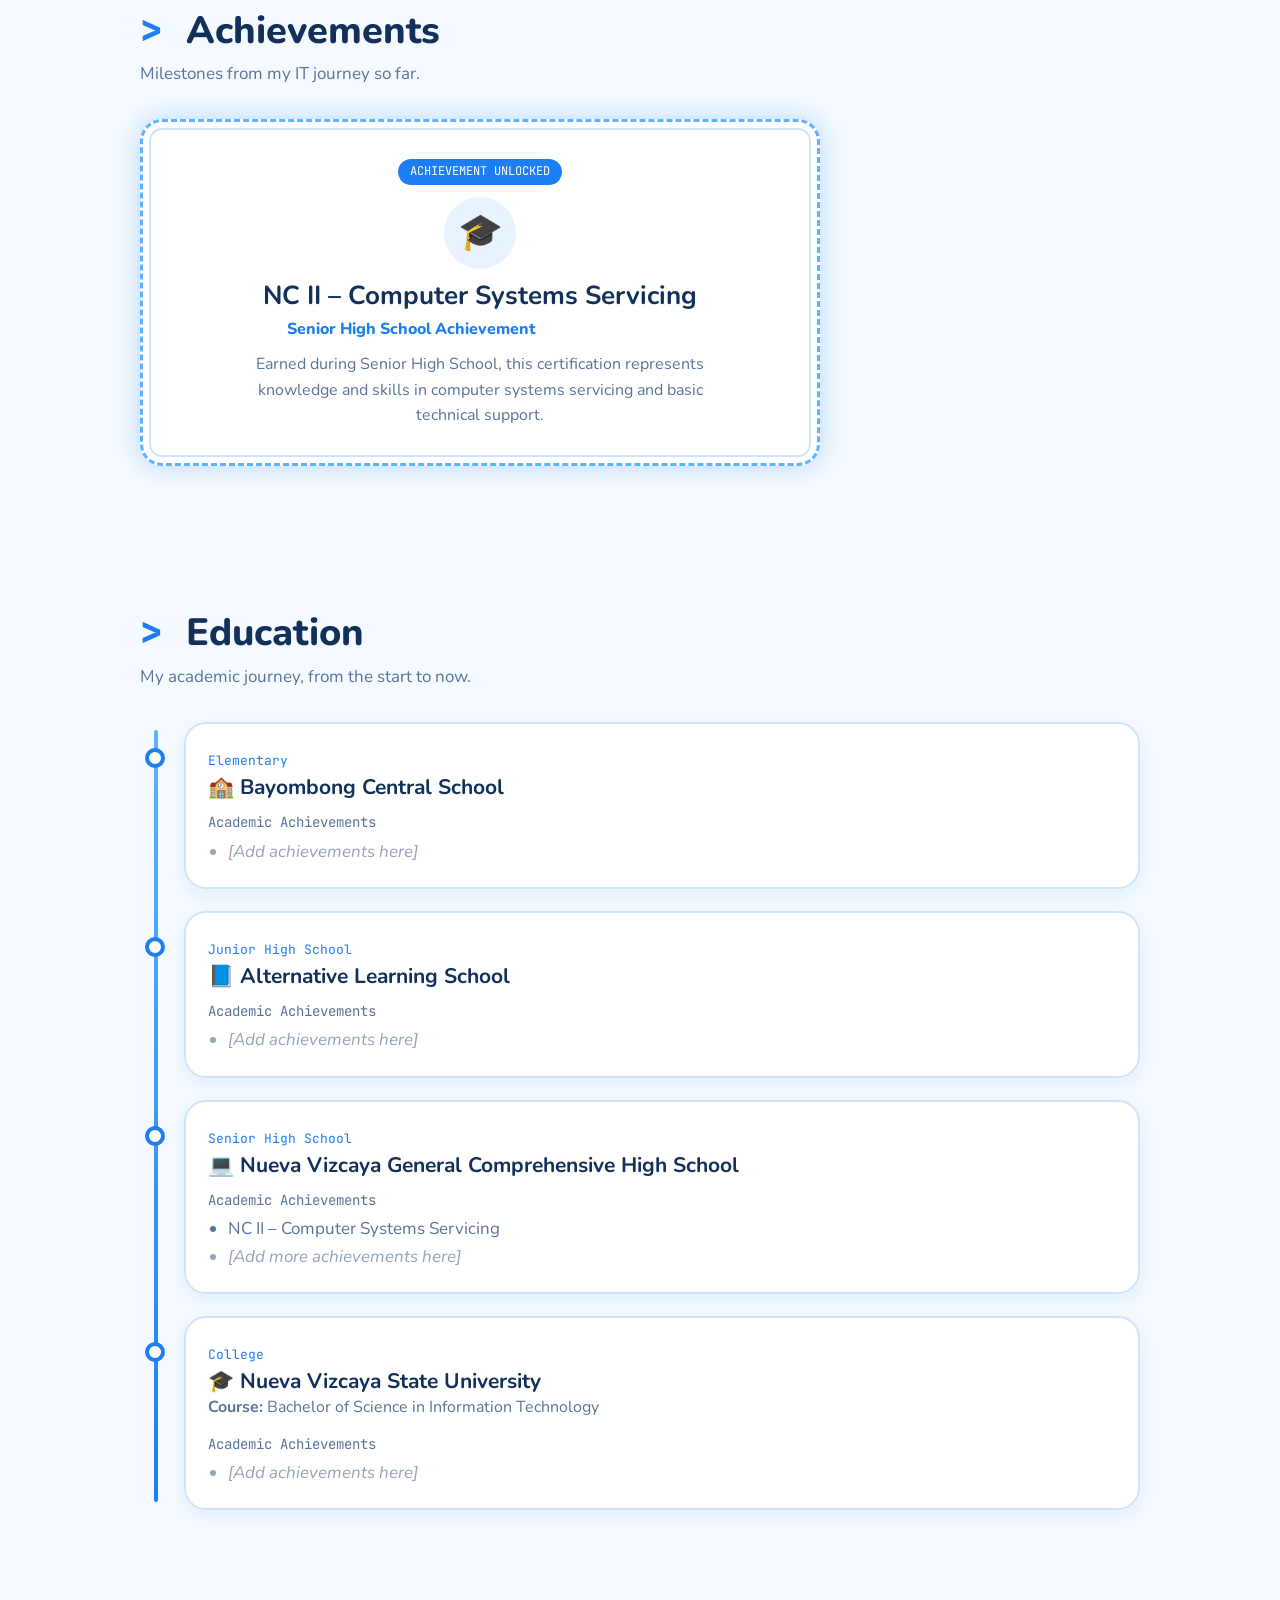
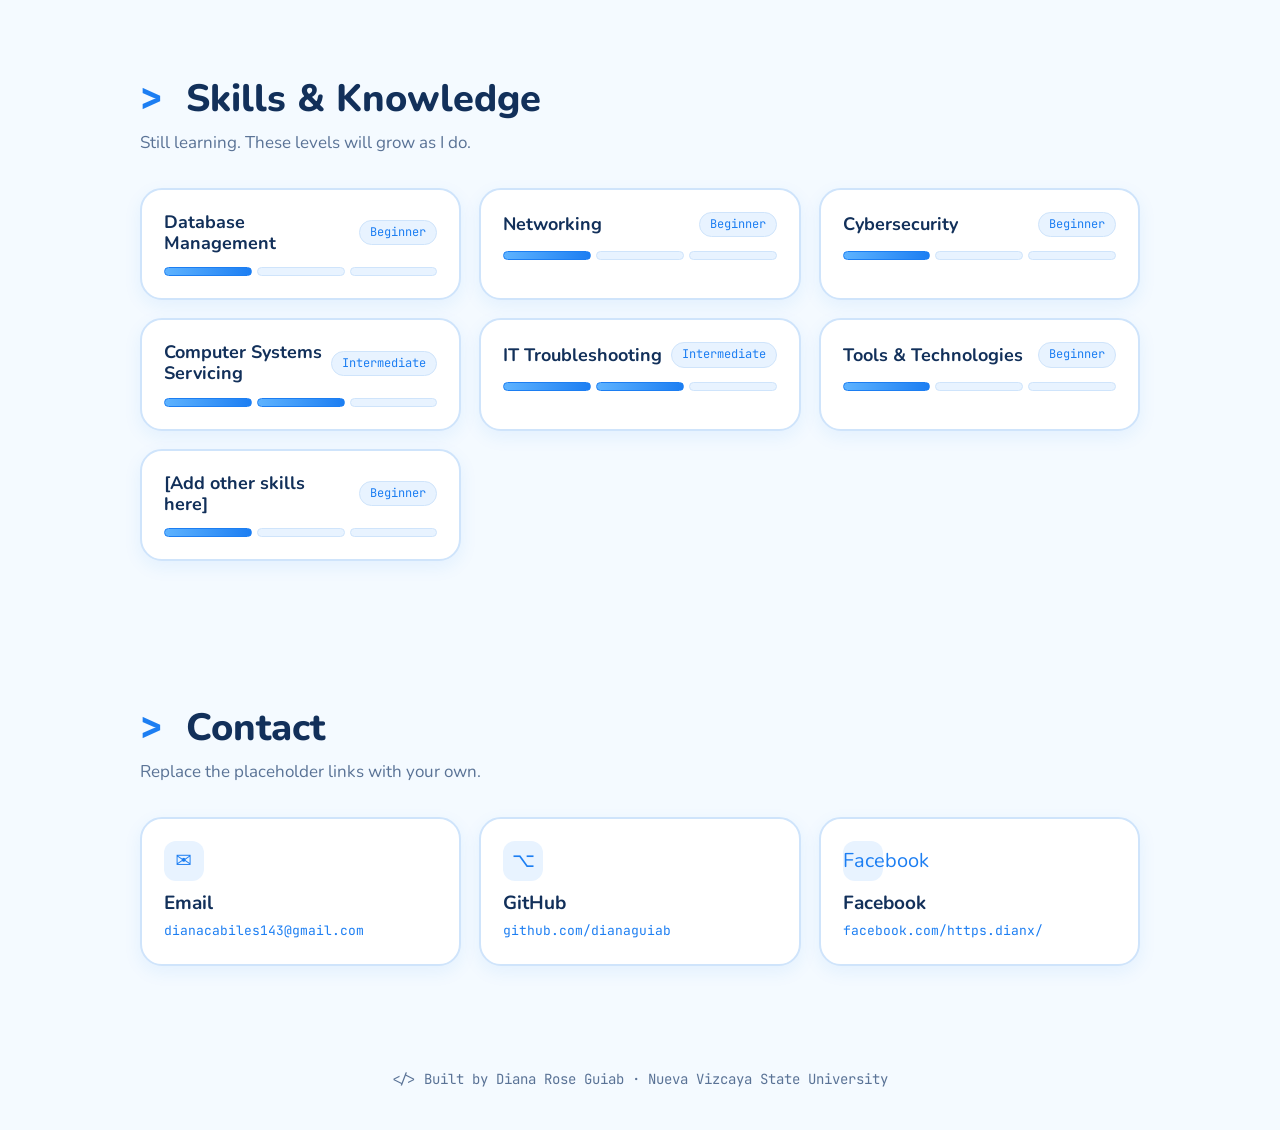
==== commit e4841544: "Update index.html" ====
--- a/index.html
+++ b/index.html
@@ -57,7 +57,7 @@
     <a class="btn" href="#achievements">See my achievements</a><a class="btn alt" href="#contact">Get in touch</a>
   </div>
   <!-- To use your photo: set src below, e.g. <img src="me.jpg"> and remove the span -->
-  <div class="pic" id="pic"><img src="066388daf9704ce455fc482f1f313046_0.jpeg"><span id="picph">&lt;/&gt;<br></span></div>
+  <div class="pic" id="pic"><img id="picimg" alt="Photo of Diana Rose Guiab"><span id="picph">&lt;/&gt;<br>Your photo goes here</span></div>
 </section>
 
 <!-- ===== ABOUT ===== -->
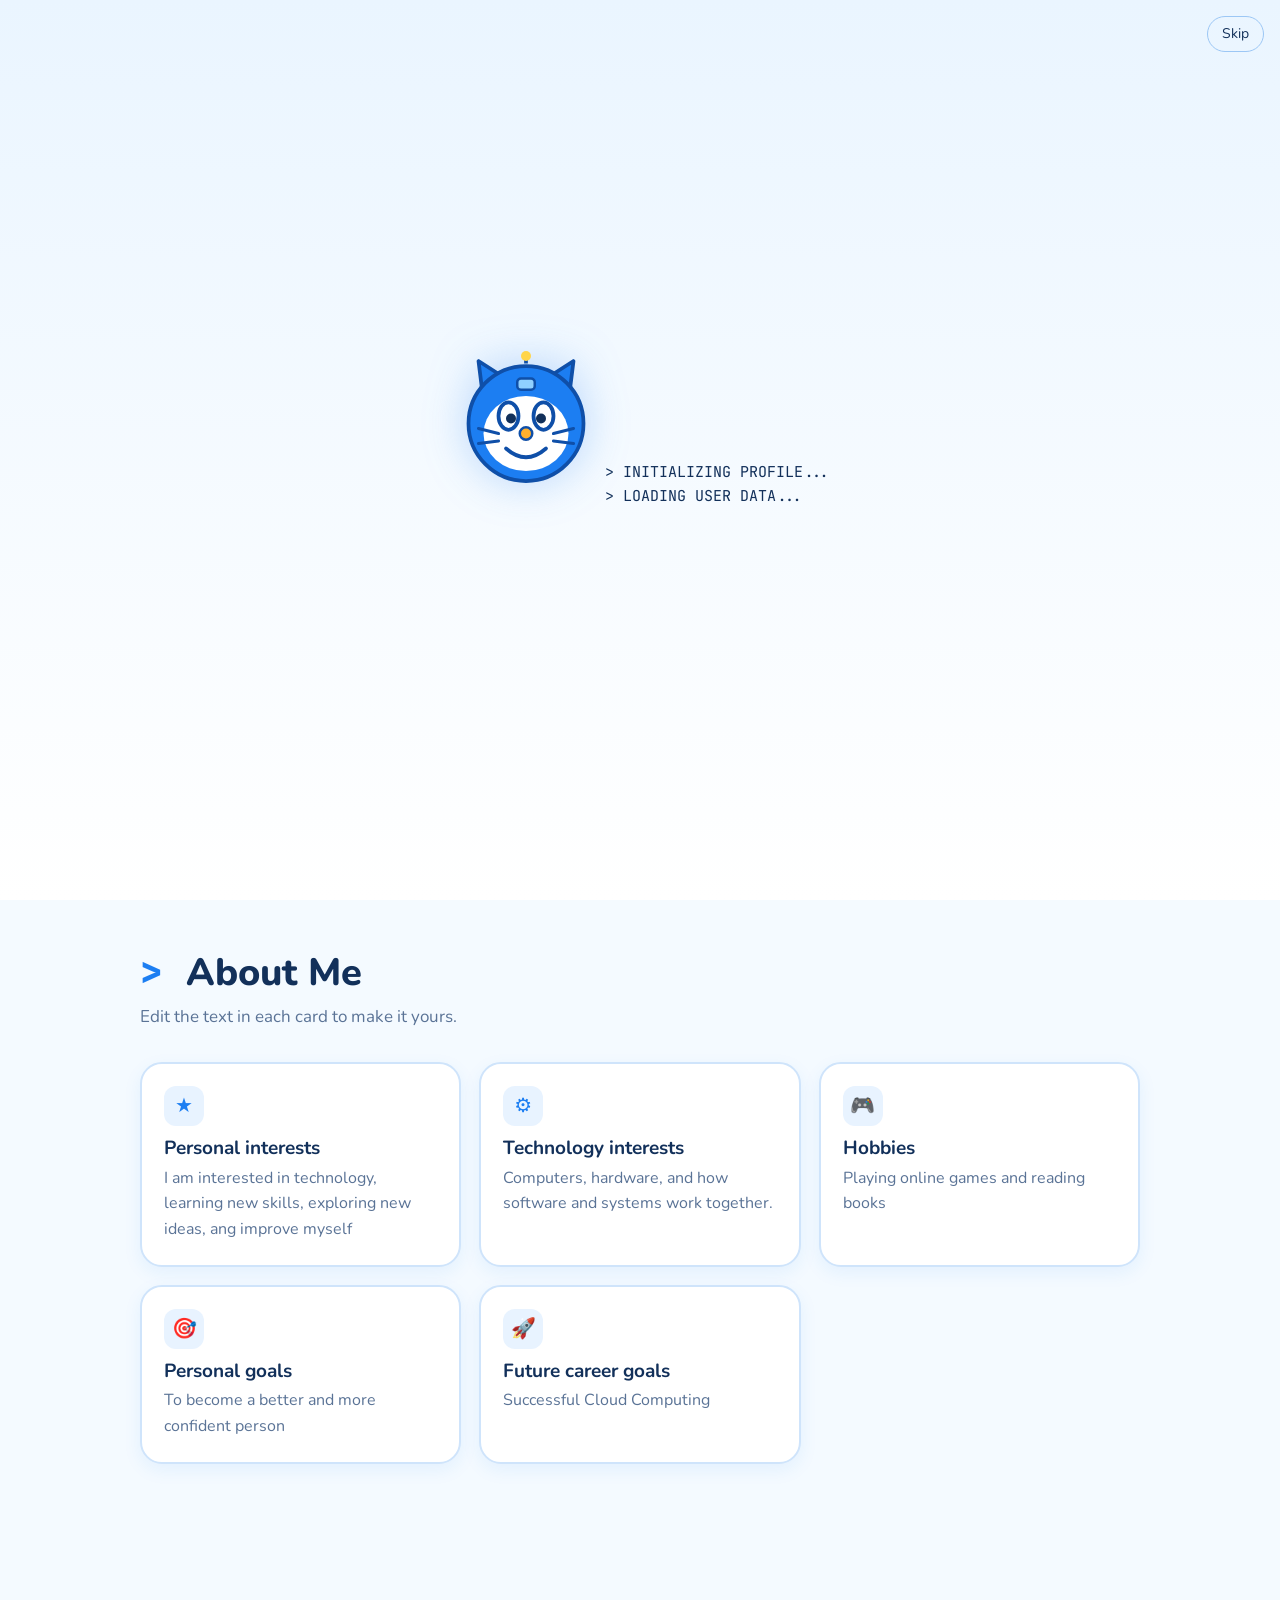
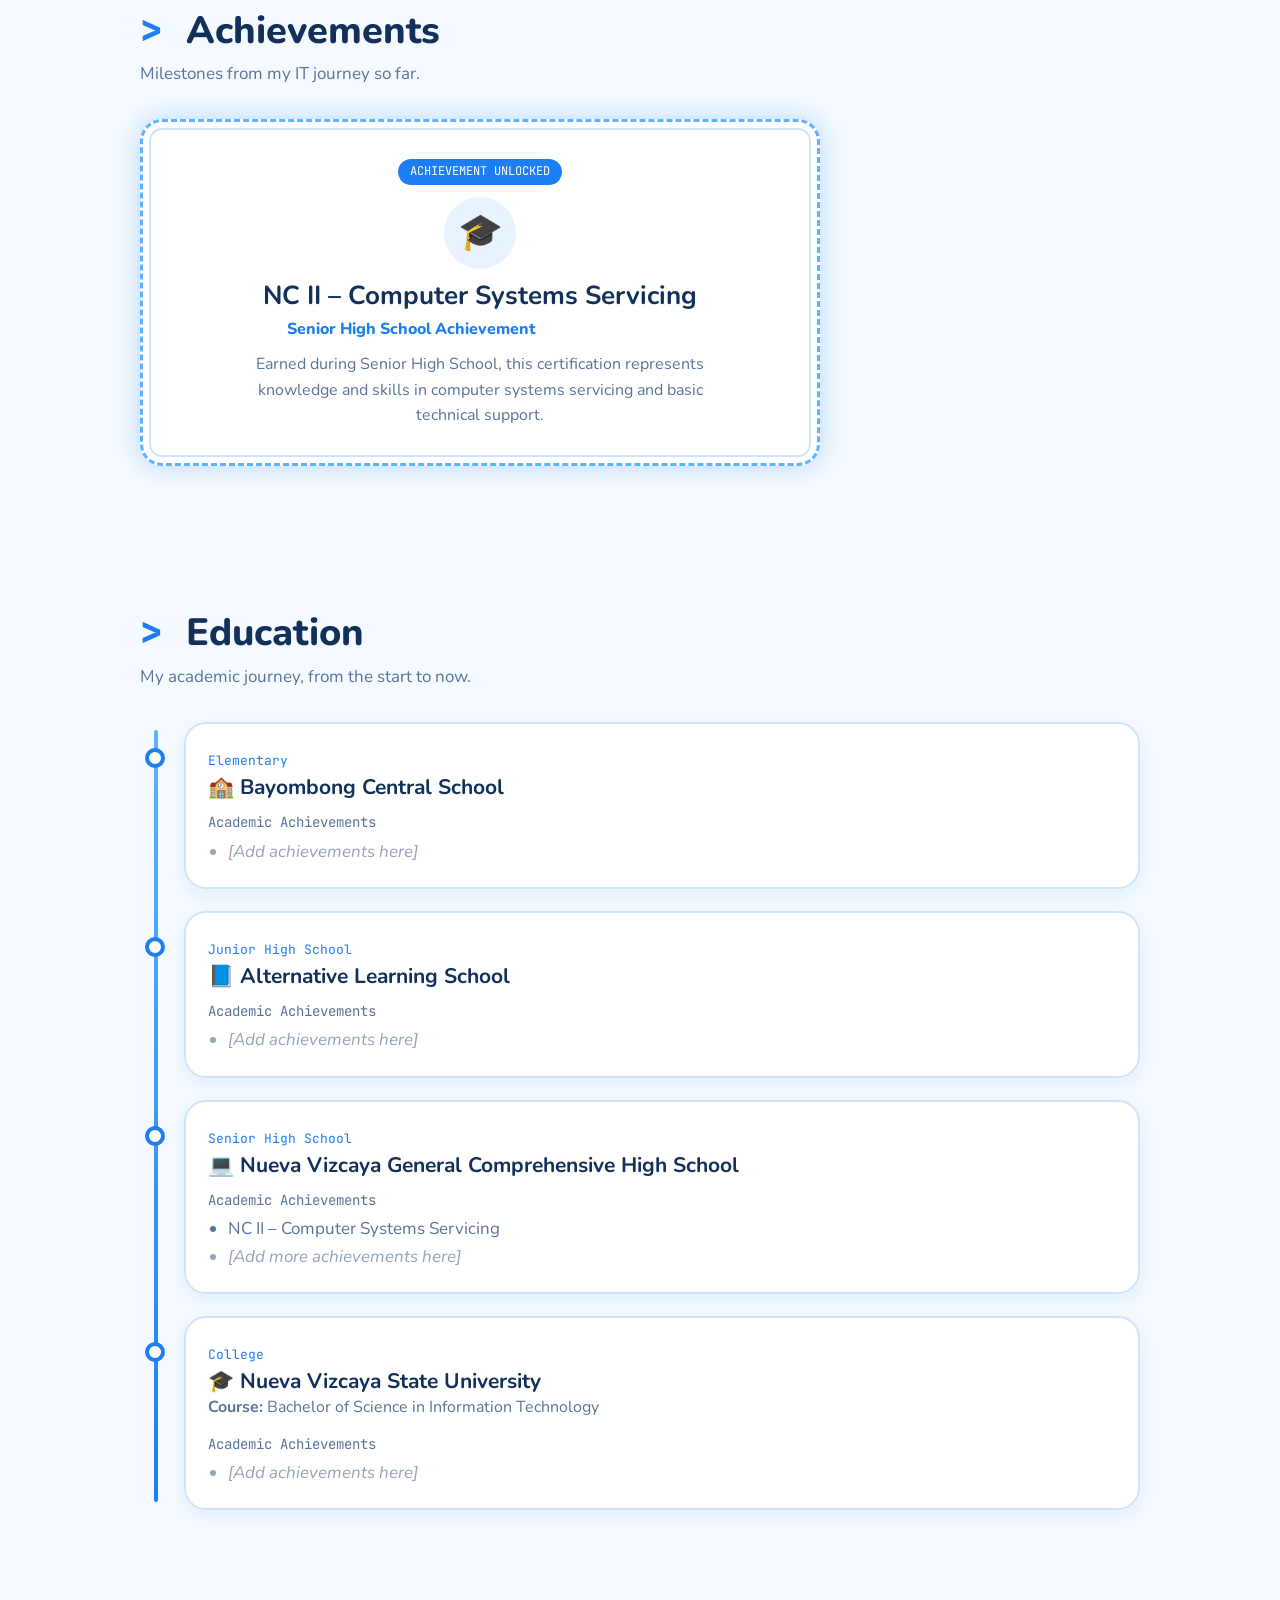
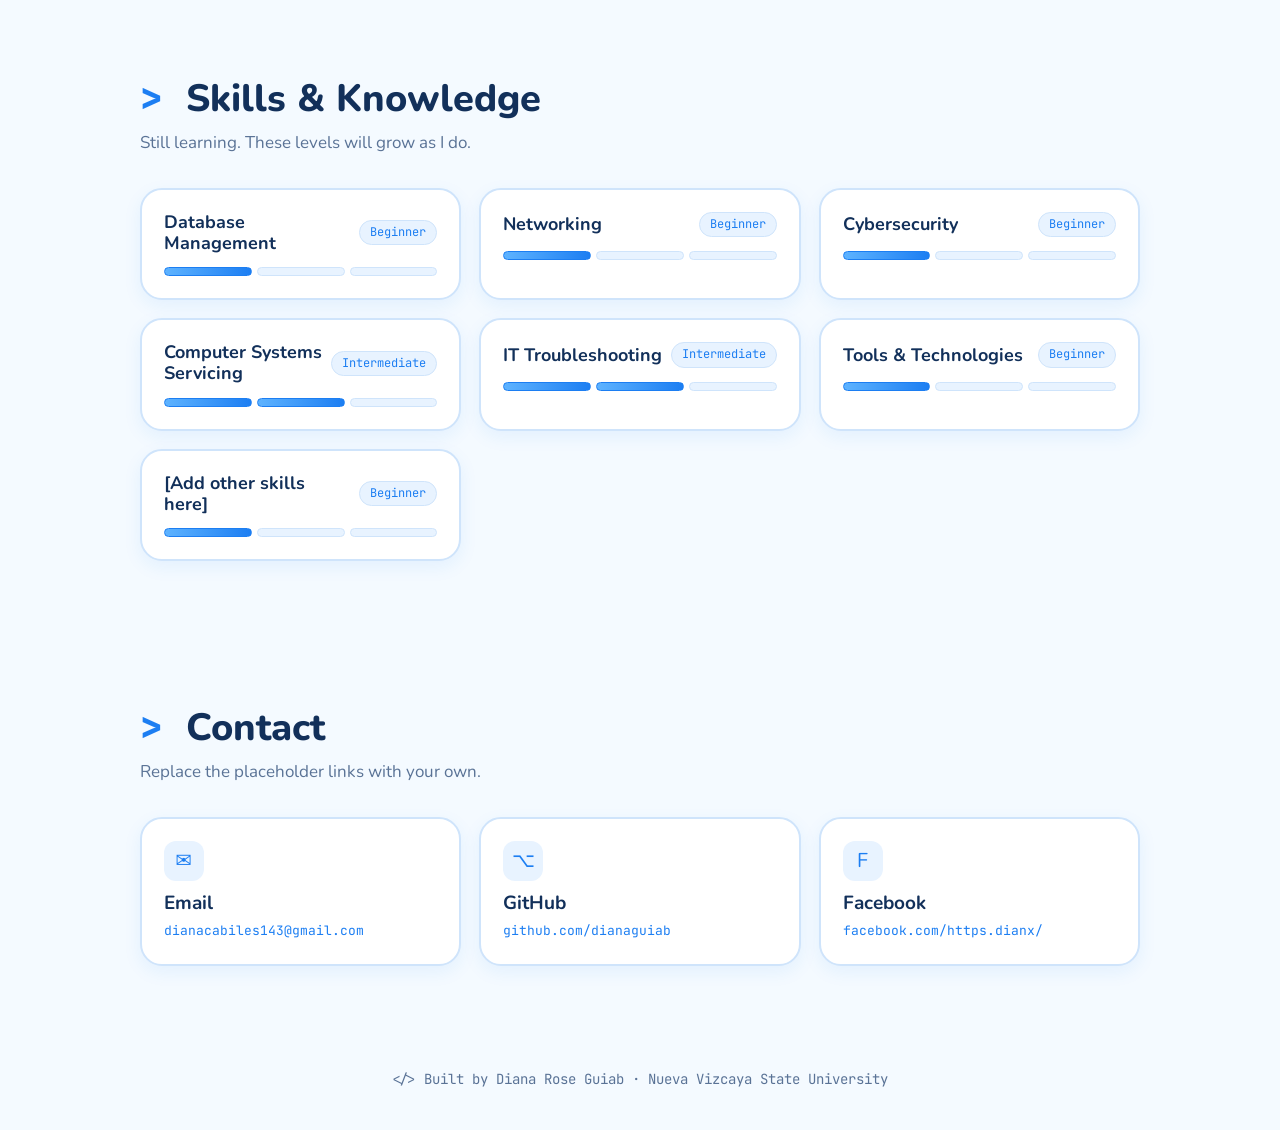
==== commit e4ea1661: "Update index.html" ====
--- a/index.html
+++ b/index.html
@@ -57,7 +57,7 @@
     <a class="btn" href="#achievements">See my achievements</a><a class="btn alt" href="#contact">Get in touch</a>
   </div>
   <!-- To use your photo: set src below, e.g. <img src="me.jpg"> and remove the span -->
-  <div class="pic" id="pic"><img id="picimg" alt="Photo of Diana Rose Guiab"><span id="picph">&lt;/&gt;<br>Your photo goes here</span></div>
+  <div class="pic" id="pic"><img src="066388daf9704ce455fc482f1f313046_0.jpeg" id="picimg" alt="Photo of Diana Rose Guiab"><span id="picph">&lt;/&gt;<br>Your photo goes here</span></div>
 </section>
 
 <!-- ===== ABOUT ===== -->
@@ -125,7 +125,7 @@
   <div class="grid">
     <a class="card" href="dianacabiles143@gmail.com"><div class="ico">✉</div><h3>Email</h3><b>dianacabiles143@gmail.com</b></a>
     <a class="card" href="https://github.com/dianaguiab" target="dianaguiab" rel="noopener"><div class="ico">⌥</div><h3>GitHub</h3><b>github.com/dianaguiab</b></a>
-    <a class="card" href="https://www.facebook.com/https.dianx" ><div class="ico">Facebook</div><h3>Facebook</h3><b>facebook.com/https.dianx/</b></a>
+    <a class="card" href="https://www.facebook.com/https.dianx" ><div class="ico">F</div><h3>Facebook</h3><b>facebook.com/https.dianx/</b></a>
   </div>
 </section>
 </main>
